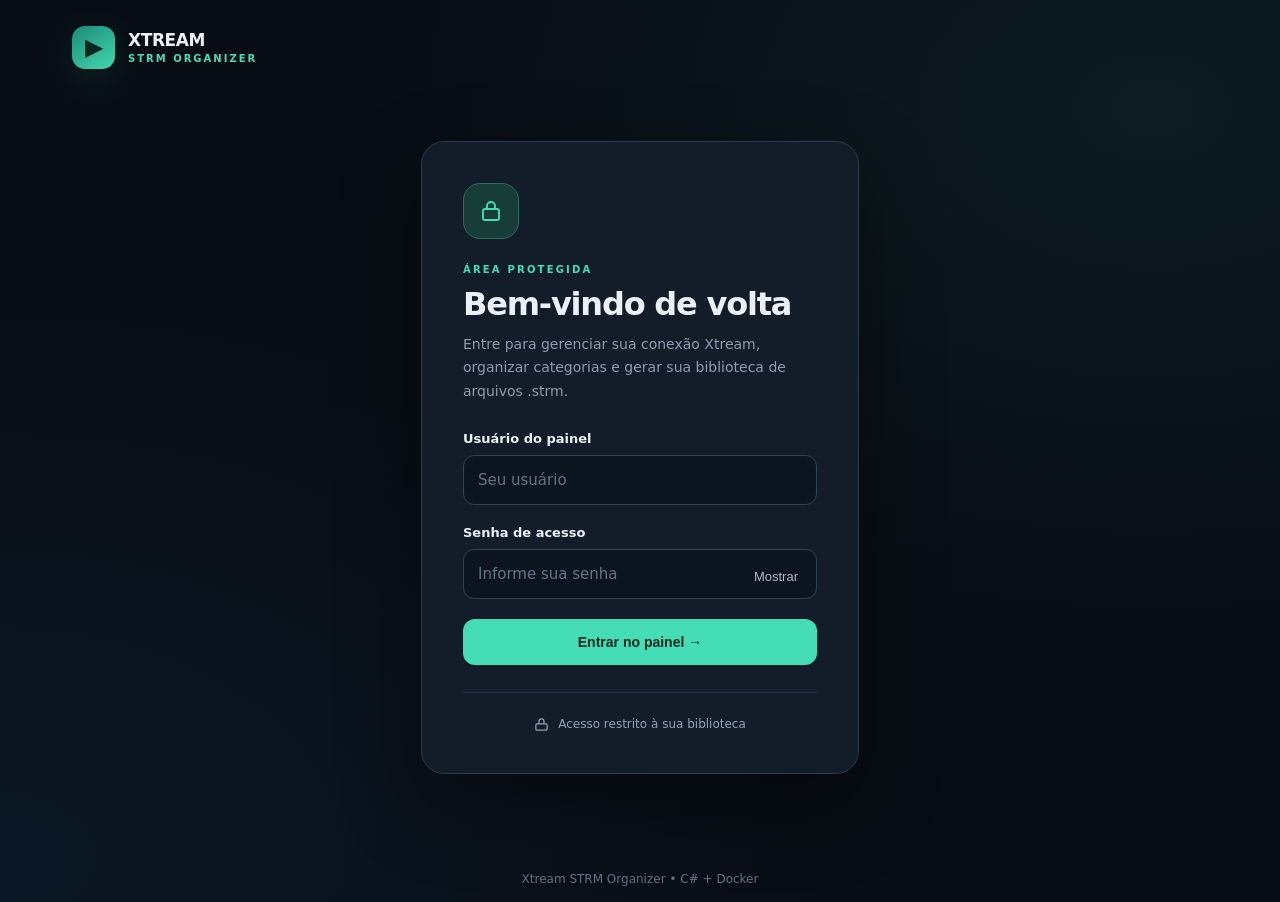
==== wwwroot/login.html @ e0c4cc0c "Add files via upload" ====
<!DOCTYPE html>
<html lang="pt-BR">
<head>
  <meta charset="utf-8" />
  <meta name="viewport" content="width=device-width,initial-scale=1" />
  <meta name="theme-color" content="#0a111b" />
  <title>Entrar • Xtream STRM Organizer</title>
  <style>
    :root{color-scheme:dark;--bg:#080d15;--ink:#eaf0f6;--secondary:#8f9bb0;--border:#253344;--mint:#45ddb5}
    *{box-sizing:border-box}body{margin:0;min-height:100vh;font-family:Inter,system-ui,-apple-system,"Segoe UI",sans-serif;background:radial-gradient(ellipse at 90% 12%,#173b3a55,transparent 45%),radial-gradient(ellipse at 0% 95%,#17355244,transparent 45%),var(--bg);color:var(--ink)}
    .header{height:94px;display:flex;align-items:center;padding:0 clamp(24px,6vw,72px);gap:13px}.mark{height:43px;width:43px;display:grid;place-items:center;background:linear-gradient(145deg,#1d8a78,#42d8af);border-radius:13px;color:#05291f;box-shadow:0 10px 40px #30cf9a24;font-weight:950;font-size:22px}.brand{font-size:17px;font-weight:800;letter-spacing:-.4px}.brand small{display:block;font-size:10px;font-weight:750;letter-spacing:2px;color:var(--mint);margin-top:3px}
    main{min-height:calc(100vh - 138px);display:grid;place-items:center;padding:25px 20px 60px}.card{width:min(100%,438px);background:#131d2a;border:1px solid #2d3b4b;border-radius:23px;padding:clamp(26px,5vw,41px);box-shadow:0 30px 80px #0006}.lock{display:grid;place-items:center;width:56px;height:56px;border:1px solid #2b6b60;border-radius:17px;background:#183d38;color:var(--mint);margin-bottom:25px}.eyebrow{text-transform:uppercase;letter-spacing:2.2px;font-size:10px;font-weight:800;color:var(--mint)}h1{font-size:clamp(26px,5vw,32px);margin:10px 0;letter-spacing:-1.2px}p{font-size:14px;line-height:1.65;color:var(--secondary);margin:0 0 28px}label{font-size:13px;display:block;font-weight:650;margin-bottom:9px}.field{position:relative;margin-bottom:20px}input{width:100%;height:50px;background:#0c1420;color:var(--ink);border:1px solid #324255;border-radius:11px;padding:0 14px;font:15px system-ui;outline:none}input:focus{border-color:var(--mint);box-shadow:0 0 0 3px #45ddb51b}input::placeholder{color:#657489}.pass{padding-right:55px}.eye{position:absolute;right:9px;top:34px;color:#acb9c9;border:0;background:transparent;font-size:13px;cursor:pointer;padding:10px}.btn{width:100%;background:var(--mint);color:#05291e;border:0;border-radius:12px;padding:15px;font-size:14px;font-weight:850;cursor:pointer;transition:filter .2s}.btn:hover{filter:brightness(1.08)}.btn:disabled{opacity:.6;cursor:wait}.error{border:1px solid #853d4b;background:#43232a;color:#ffbec5;padding:12px;border-radius:10px;font-size:13px;margin:0 0 16px;display:none}.safe{display:flex;gap:9px;align-items:center;justify-content:center;border-top:1px solid var(--border);padding-top:24px;margin-top:27px;color:#90a4b1;font-size:12px}.footer{text-align:center;color:#647185;font-size:12px;padding:16px}
  </style>
</head>
<body>
  <header class="header"><span class="mark">▶</span><span class="brand">XTREAM <small>STRM ORGANIZER</small></span></header>
  <main>
    <section class="card" aria-labelledby="heading">
      <div class="lock" aria-hidden="true"><svg width="24" height="24" viewBox="0 0 24 24" fill="none" stroke="currentColor" stroke-width="1.9" stroke-linecap="round" stroke-linejoin="round"><rect x="4" y="10" width="16" height="11" rx="2"/><path d="M8 10V7a4 4 0 0 1 8 0v3"/></svg></div>
      <div class="eyebrow">Área protegida</div><h1 id="heading">Bem-vindo de volta</h1><p>Entre para gerenciar sua conexão Xtream, organizar categorias e gerar sua biblioteca de arquivos .strm.</p>
      <div id="error" role="alert" class="error"></div>
      <form id="loginForm">
        <div class="field"><label for="username">Usuário do painel</label><input id="username" type="text" placeholder="Seu usuário" required autocomplete="username" spellcheck="false" /></div>
        <div class="field"><label for="password">Senha de acesso</label><input class="pass" id="password" type="password" required autocomplete="current-password" placeholder="Informe sua senha" /><button type="button" id="toggle" class="eye" aria-label="Mostrar senha">Mostrar</button></div>
        <button id="submit" class="btn" type="submit">Entrar no painel →</button>
      </form>
      <div class="safe"><svg width="15" height="15" viewBox="0 0 24 24" fill="none" stroke="currentColor" stroke-width="2"><rect x="3" y="11" width="18" height="10" rx="2"/><path d="M8 11V7a4 4 0 0 1 8 0v4"/></svg>Acesso restrito à sua biblioteca</div>
    </section>
  </main><div class="footer">Xtream STRM Organizer • C# + Docker</div>
<script>
fetch('/api/auth/setup-status').then(r=>r.json()).then(x=>{if(!x.initialized)location.replace('/setup');}).catch(()=>{});
const input=document.getElementById('password'),error=document.getElementById('error'),button=document.getElementById('submit');
document.getElementById('toggle').addEventListener('click',()=>{const open=input.type==='password';input.type=open?'text':'password';document.getElementById('toggle').textContent=open?'Ocultar':'Mostrar';});
document.getElementById('loginForm').addEventListener('submit',async e=>{
 e.preventDefault();error.style.display='none';button.disabled=true;button.textContent='Validando acesso…';
 try{
  const r=await fetch('/api/auth/login',{method:'POST',credentials:'same-origin',headers:{'Content-Type':'application/json'},body:JSON.stringify({username:document.getElementById('username').value,password:input.value})});
  const data=await r.json().catch(()=>({}));
  if(!r.ok)throw new Error(r.status===429?'Muitas tentativas. Aguarde alguns minutos.':data.error||'Não foi possível autenticar.');
  window.location.replace('/');
 }catch(ex){error.textContent=ex.message;error.style.display='block';button.disabled=false;button.textContent='Entrar no painel →';}
});
</script>
</body>
</html>
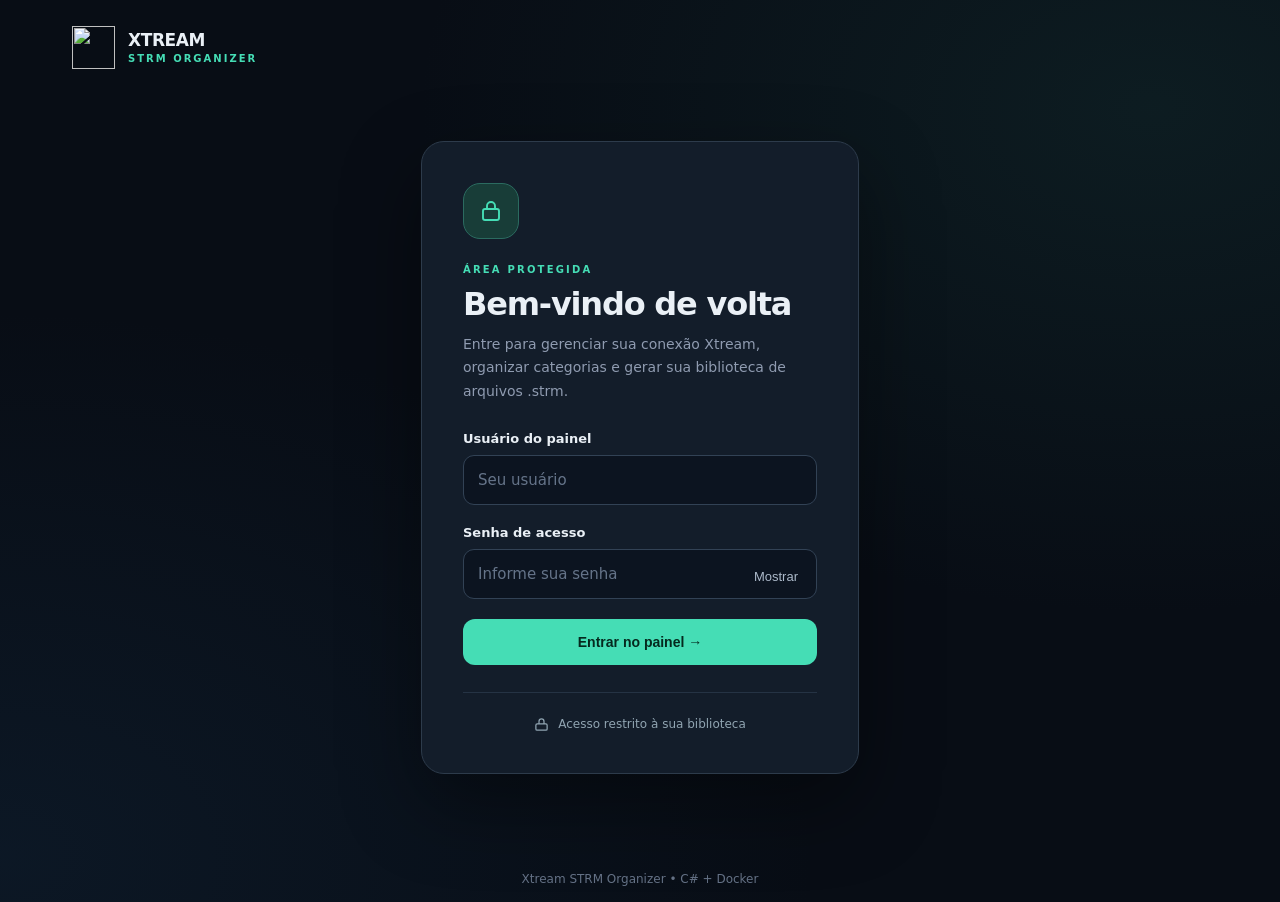
==== commit 0a45ae10: "Add files via upload" ====
--- a/wwwroot/login.html
+++ b/wwwroot/login.html
@@ -4,7 +4,8 @@
   <meta charset="utf-8" />
   <meta name="viewport" content="width=device-width,initial-scale=1" />
   <meta name="theme-color" content="#0a111b" />
-  <title>Entrar • Xtream STRM Organizer</title>
+  <link rel="icon" type="image/png" sizes="128x128" href="/icon.png?v=1.7.4" />
+<title>Entrar • Xtream STRM Organizer</title>
   <style>
     :root{color-scheme:dark;--bg:#080d15;--ink:#eaf0f6;--secondary:#8f9bb0;--border:#253344;--mint:#45ddb5}
     *{box-sizing:border-box}body{margin:0;min-height:100vh;font-family:Inter,system-ui,-apple-system,"Segoe UI",sans-serif;background:radial-gradient(ellipse at 90% 12%,#173b3a55,transparent 45%),radial-gradient(ellipse at 0% 95%,#17355244,transparent 45%),var(--bg);color:var(--ink)}
@@ -13,7 +14,7 @@
   </style>
 </head>
 <body>
-  <header class="header"><span class="mark">▶</span><span class="brand">XTREAM <small>STRM ORGANIZER</small></span></header>
+  <header class="header"><span class="mark" style="background:transparent;box-shadow:none"><img src="/icon.png?v=1.7.4" alt="" width="43" height="43" /></span><span class="brand">XTREAM <small>STRM ORGANIZER</small></span></header>
   <main>
     <section class="card" aria-labelledby="heading">
       <div class="lock" aria-hidden="true"><svg width="24" height="24" viewBox="0 0 24 24" fill="none" stroke="currentColor" stroke-width="1.9" stroke-linecap="round" stroke-linejoin="round"><rect x="4" y="10" width="16" height="11" rx="2"/><path d="M8 10V7a4 4 0 0 1 8 0v3"/></svg></div>
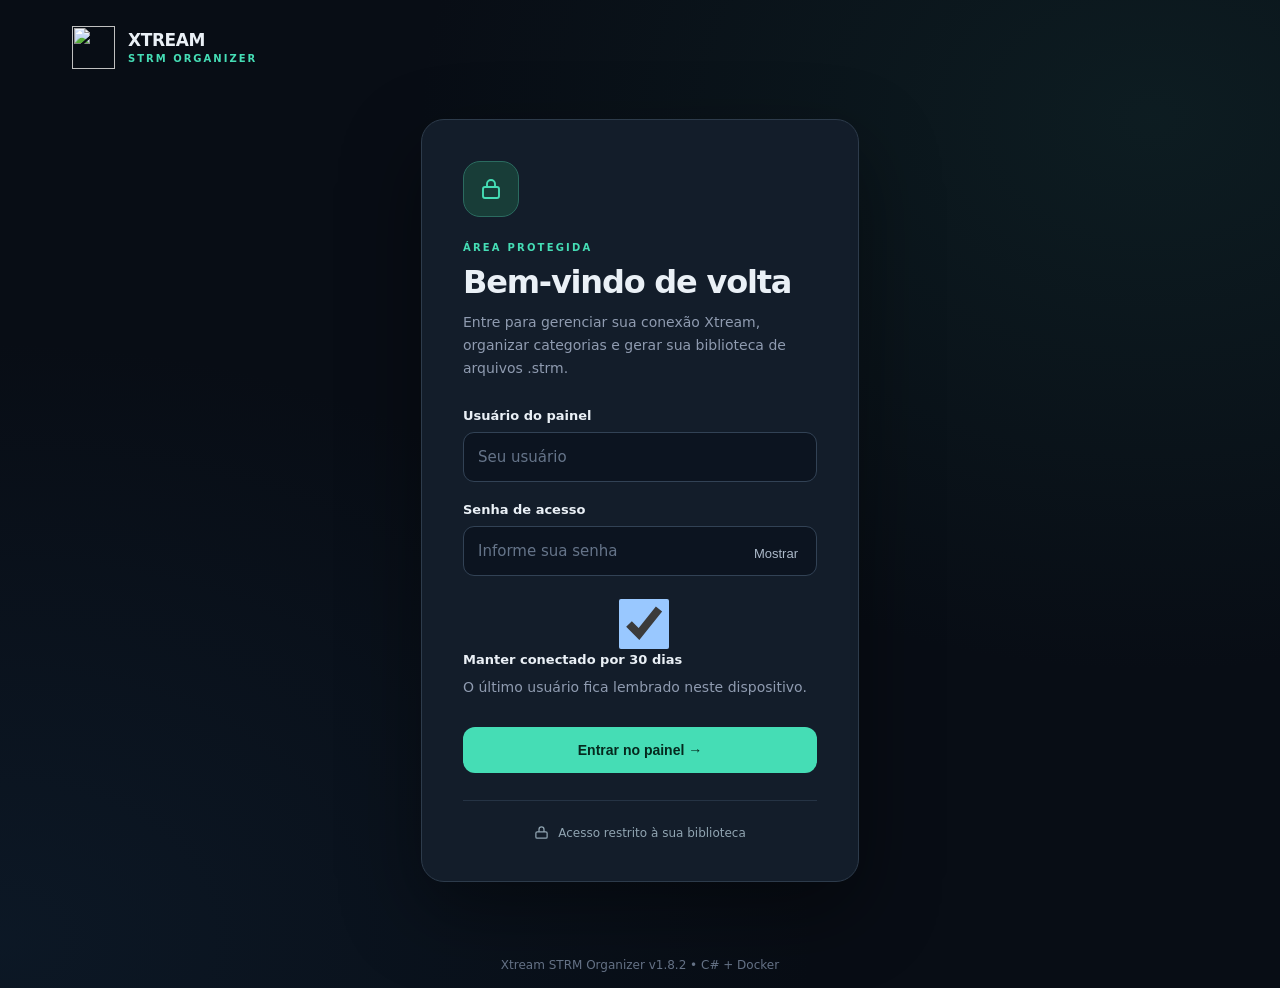
==== commit 1134f0a2: "Add files via upload" ====
--- a/wwwroot/login.html
+++ b/wwwroot/login.html
@@ -4,7 +4,7 @@
   <meta charset="utf-8" />
   <meta name="viewport" content="width=device-width,initial-scale=1" />
   <meta name="theme-color" content="#0a111b" />
-  <link rel="icon" type="image/png" sizes="128x128" href="/icon.png?v=1.7.4" />
+  <link rel="icon" type="image/png" sizes="128x128" href="/icon.png?v=1.8.2" />
 <title>Entrar • Xtream STRM Organizer</title>
   <style>
     :root{color-scheme:dark;--bg:#080d15;--ink:#eaf0f6;--secondary:#8f9bb0;--border:#253344;--mint:#45ddb5}
@@ -12,32 +12,49 @@
     .header{height:94px;display:flex;align-items:center;padding:0 clamp(24px,6vw,72px);gap:13px}.mark{height:43px;width:43px;display:grid;place-items:center;background:linear-gradient(145deg,#1d8a78,#42d8af);border-radius:13px;color:#05291f;box-shadow:0 10px 40px #30cf9a24;font-weight:950;font-size:22px}.brand{font-size:17px;font-weight:800;letter-spacing:-.4px}.brand small{display:block;font-size:10px;font-weight:750;letter-spacing:2px;color:var(--mint);margin-top:3px}
     main{min-height:calc(100vh - 138px);display:grid;place-items:center;padding:25px 20px 60px}.card{width:min(100%,438px);background:#131d2a;border:1px solid #2d3b4b;border-radius:23px;padding:clamp(26px,5vw,41px);box-shadow:0 30px 80px #0006}.lock{display:grid;place-items:center;width:56px;height:56px;border:1px solid #2b6b60;border-radius:17px;background:#183d38;color:var(--mint);margin-bottom:25px}.eyebrow{text-transform:uppercase;letter-spacing:2.2px;font-size:10px;font-weight:800;color:var(--mint)}h1{font-size:clamp(26px,5vw,32px);margin:10px 0;letter-spacing:-1.2px}p{font-size:14px;line-height:1.65;color:var(--secondary);margin:0 0 28px}label{font-size:13px;display:block;font-weight:650;margin-bottom:9px}.field{position:relative;margin-bottom:20px}input{width:100%;height:50px;background:#0c1420;color:var(--ink);border:1px solid #324255;border-radius:11px;padding:0 14px;font:15px system-ui;outline:none}input:focus{border-color:var(--mint);box-shadow:0 0 0 3px #45ddb51b}input::placeholder{color:#657489}.pass{padding-right:55px}.eye{position:absolute;right:9px;top:34px;color:#acb9c9;border:0;background:transparent;font-size:13px;cursor:pointer;padding:10px}.btn{width:100%;background:var(--mint);color:#05291e;border:0;border-radius:12px;padding:15px;font-size:14px;font-weight:850;cursor:pointer;transition:filter .2s}.btn:hover{filter:brightness(1.08)}.btn:disabled{opacity:.6;cursor:wait}.error{border:1px solid #853d4b;background:#43232a;color:#ffbec5;padding:12px;border-radius:10px;font-size:13px;margin:0 0 16px;display:none}.safe{display:flex;gap:9px;align-items:center;justify-content:center;border-top:1px solid var(--border);padding-top:24px;margin-top:27px;color:#90a4b1;font-size:12px}.footer{text-align:center;color:#647185;font-size:12px;padding:16px}
   </style>
+<link rel="stylesheet" href="/responsive.css?v=1.8.2" />
 </head>
 <body>
-  <header class="header"><span class="mark" style="background:transparent;box-shadow:none"><img src="/icon.png?v=1.7.4" alt="" width="43" height="43" /></span><span class="brand">XTREAM <small>STRM ORGANIZER</small></span></header>
+  <header class="header"><span class="mark" style="background:transparent;box-shadow:none"><img src="/icon.png?v=1.8.2" alt="" width="43" height="43" /></span><span class="brand">XTREAM <small>STRM ORGANIZER</small></span></header>
   <main>
     <section class="card" aria-labelledby="heading">
       <div class="lock" aria-hidden="true"><svg width="24" height="24" viewBox="0 0 24 24" fill="none" stroke="currentColor" stroke-width="1.9" stroke-linecap="round" stroke-linejoin="round"><rect x="4" y="10" width="16" height="11" rx="2"/><path d="M8 10V7a4 4 0 0 1 8 0v3"/></svg></div>
       <div class="eyebrow">Área protegida</div><h1 id="heading">Bem-vindo de volta</h1><p>Entre para gerenciar sua conexão Xtream, organizar categorias e gerar sua biblioteca de arquivos .strm.</p>
       <div id="error" role="alert" class="error"></div>
       <form id="loginForm">
-        <div class="field"><label for="username">Usuário do painel</label><input id="username" type="text" placeholder="Seu usuário" required autocomplete="username" spellcheck="false" /></div>
+        <div class="field"><label for="username">Usuário do painel</label><input id="username" type="text" autocapitalize="none" autocorrect="off" placeholder="Seu usuário" required autocomplete="username" spellcheck="false" /></div>
         <div class="field"><label for="password">Senha de acesso</label><input class="pass" id="password" type="password" required autocomplete="current-password" placeholder="Informe sua senha" /><button type="button" id="toggle" class="eye" aria-label="Mostrar senha">Mostrar</button></div>
+        <label class="remember"><input id="rememberMe" type="checkbox" checked /> Manter conectado por 30 dias</label>
+        <p class="login-hint">O último usuário fica lembrado neste dispositivo.</p>
         <button id="submit" class="btn" type="submit">Entrar no painel →</button>
       </form>
       <div class="safe"><svg width="15" height="15" viewBox="0 0 24 24" fill="none" stroke="currentColor" stroke-width="2"><rect x="3" y="11" width="18" height="10" rx="2"/><path d="M8 11V7a4 4 0 0 1 8 0v4"/></svg>Acesso restrito à sua biblioteca</div>
     </section>
-  </main><div class="footer">Xtream STRM Organizer • C# + Docker</div>
+  </main><div class="footer">Xtream STRM Organizer v1.8.2 • C# + Docker</div>
 <script>
-fetch('/api/auth/setup-status').then(r=>r.json()).then(x=>{if(!x.initialized)location.replace('/setup');}).catch(()=>{});
+fetch('/api/auth/setup-status').then(r=>r.json()).then(async x=>{
+ if(!x.initialized){location.replace('/setup');return;}
+ const session=await fetch('/api/auth/me',{credentials:'same-origin'});
+ if(session.ok)location.replace('/');
+}).catch(()=>{});
+const rememberedUsername=document.getElementById('username'),rememberMe=document.getElementById('rememberMe');
+try {
+ rememberedUsername.value=localStorage.getItem('xtream.lastUsername')||'';
+ rememberMe.checked=localStorage.getItem('xtream.rememberMe')!=='false';
+} catch {}
+
 const input=document.getElementById('password'),error=document.getElementById('error'),button=document.getElementById('submit');
 document.getElementById('toggle').addEventListener('click',()=>{const open=input.type==='password';input.type=open?'text':'password';document.getElementById('toggle').textContent=open?'Ocultar':'Mostrar';});
 document.getElementById('loginForm').addEventListener('submit',async e=>{
  e.preventDefault();error.style.display='none';button.disabled=true;button.textContent='Validando acesso…';
  try{
-  const r=await fetch('/api/auth/login',{method:'POST',credentials:'same-origin',headers:{'Content-Type':'application/json'},body:JSON.stringify({username:document.getElementById('username').value,password:input.value})});
+  const r=await fetch('/api/auth/login',{method:'POST',credentials:'same-origin',headers:{'Content-Type':'application/json'},body:JSON.stringify({username:document.getElementById('username').value,password:input.value,rememberMe:rememberMe.checked})});
   const data=await r.json().catch(()=>({}));
   if(!r.ok)throw new Error(r.status===429?'Muitas tentativas. Aguarde alguns minutos.':data.error||'Não foi possível autenticar.');
+  try {
+   localStorage.setItem('xtream.lastUsername',rememberedUsername.value);
+   localStorage.setItem('xtream.rememberMe',String(rememberMe.checked));
+  } catch {}
   window.location.replace('/');
  }catch(ex){error.textContent=ex.message;error.style.display='block';button.disabled=false;button.textContent='Entrar no painel →';}
 });
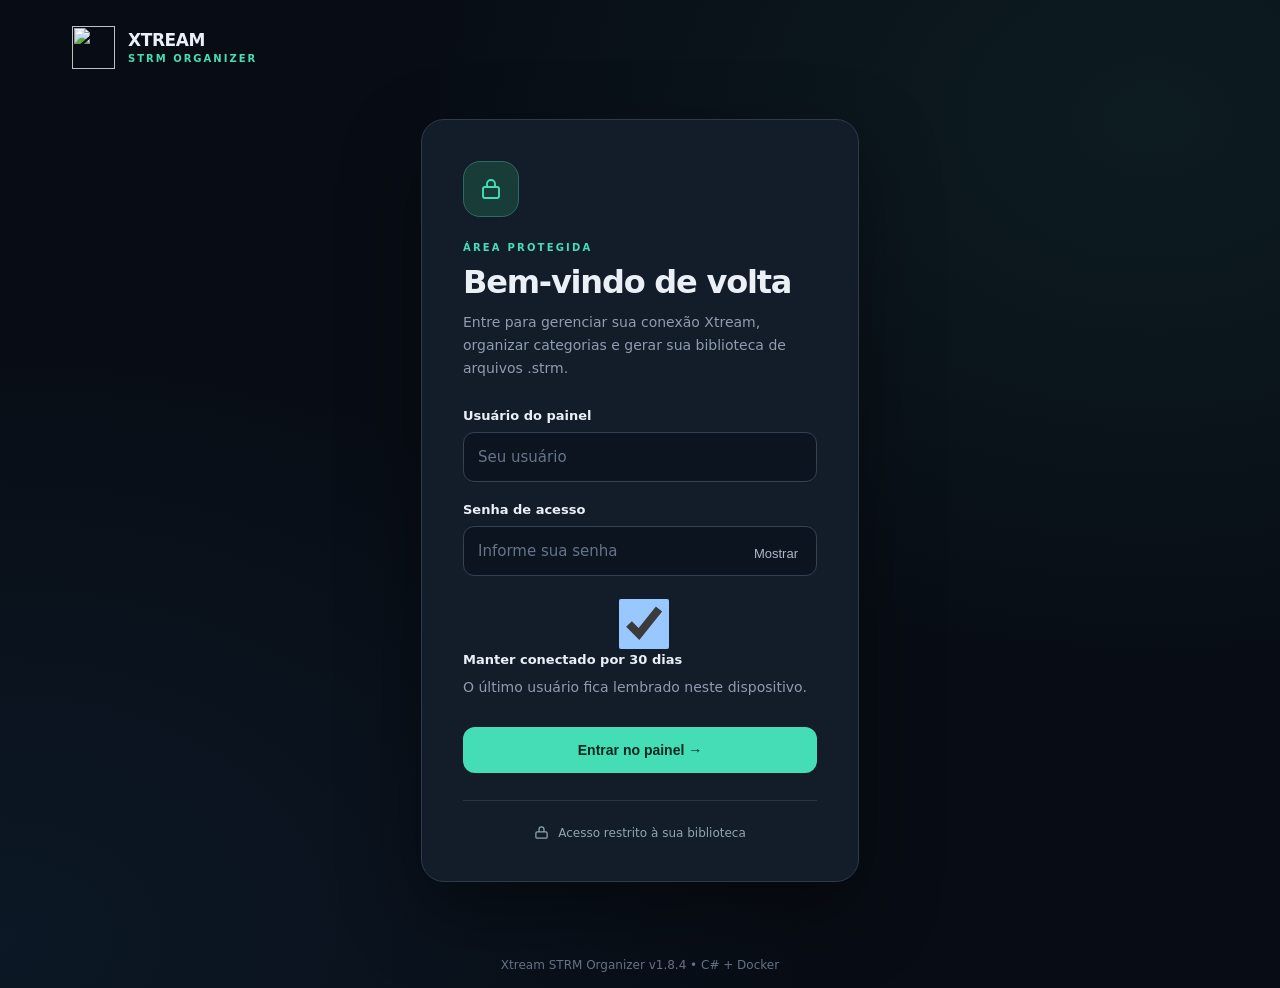
==== commit 93d7ea8f: "Add files via upload" ====
--- a/wwwroot/login.html
+++ b/wwwroot/login.html
@@ -4,7 +4,7 @@
   <meta charset="utf-8" />
   <meta name="viewport" content="width=device-width,initial-scale=1" />
   <meta name="theme-color" content="#0a111b" />
-  <link rel="icon" type="image/png" sizes="128x128" href="/icon.png?v=1.8.2" />
+  <link rel="icon" type="image/png" sizes="128x128" href="/icon.png?v=1.8.4" />
 <title>Entrar • Xtream STRM Organizer</title>
   <style>
     :root{color-scheme:dark;--bg:#080d15;--ink:#eaf0f6;--secondary:#8f9bb0;--border:#253344;--mint:#45ddb5}
@@ -12,10 +12,10 @@
     .header{height:94px;display:flex;align-items:center;padding:0 clamp(24px,6vw,72px);gap:13px}.mark{height:43px;width:43px;display:grid;place-items:center;background:linear-gradient(145deg,#1d8a78,#42d8af);border-radius:13px;color:#05291f;box-shadow:0 10px 40px #30cf9a24;font-weight:950;font-size:22px}.brand{font-size:17px;font-weight:800;letter-spacing:-.4px}.brand small{display:block;font-size:10px;font-weight:750;letter-spacing:2px;color:var(--mint);margin-top:3px}
     main{min-height:calc(100vh - 138px);display:grid;place-items:center;padding:25px 20px 60px}.card{width:min(100%,438px);background:#131d2a;border:1px solid #2d3b4b;border-radius:23px;padding:clamp(26px,5vw,41px);box-shadow:0 30px 80px #0006}.lock{display:grid;place-items:center;width:56px;height:56px;border:1px solid #2b6b60;border-radius:17px;background:#183d38;color:var(--mint);margin-bottom:25px}.eyebrow{text-transform:uppercase;letter-spacing:2.2px;font-size:10px;font-weight:800;color:var(--mint)}h1{font-size:clamp(26px,5vw,32px);margin:10px 0;letter-spacing:-1.2px}p{font-size:14px;line-height:1.65;color:var(--secondary);margin:0 0 28px}label{font-size:13px;display:block;font-weight:650;margin-bottom:9px}.field{position:relative;margin-bottom:20px}input{width:100%;height:50px;background:#0c1420;color:var(--ink);border:1px solid #324255;border-radius:11px;padding:0 14px;font:15px system-ui;outline:none}input:focus{border-color:var(--mint);box-shadow:0 0 0 3px #45ddb51b}input::placeholder{color:#657489}.pass{padding-right:55px}.eye{position:absolute;right:9px;top:34px;color:#acb9c9;border:0;background:transparent;font-size:13px;cursor:pointer;padding:10px}.btn{width:100%;background:var(--mint);color:#05291e;border:0;border-radius:12px;padding:15px;font-size:14px;font-weight:850;cursor:pointer;transition:filter .2s}.btn:hover{filter:brightness(1.08)}.btn:disabled{opacity:.6;cursor:wait}.error{border:1px solid #853d4b;background:#43232a;color:#ffbec5;padding:12px;border-radius:10px;font-size:13px;margin:0 0 16px;display:none}.safe{display:flex;gap:9px;align-items:center;justify-content:center;border-top:1px solid var(--border);padding-top:24px;margin-top:27px;color:#90a4b1;font-size:12px}.footer{text-align:center;color:#647185;font-size:12px;padding:16px}
   </style>
-<link rel="stylesheet" href="/responsive.css?v=1.8.2" />
+<link rel="stylesheet" href="/responsive.css?v=1.8.4" />
 </head>
 <body>
-  <header class="header"><span class="mark" style="background:transparent;box-shadow:none"><img src="/icon.png?v=1.8.2" alt="" width="43" height="43" /></span><span class="brand">XTREAM <small>STRM ORGANIZER</small></span></header>
+  <header class="header"><span class="mark" style="background:transparent;box-shadow:none"><img src="/icon.png?v=1.8.4" alt="" width="43" height="43" /></span><span class="brand">XTREAM <small>STRM ORGANIZER</small></span></header>
   <main>
     <section class="card" aria-labelledby="heading">
       <div class="lock" aria-hidden="true"><svg width="24" height="24" viewBox="0 0 24 24" fill="none" stroke="currentColor" stroke-width="1.9" stroke-linecap="round" stroke-linejoin="round"><rect x="4" y="10" width="16" height="11" rx="2"/><path d="M8 10V7a4 4 0 0 1 8 0v3"/></svg></div>
@@ -30,7 +30,7 @@
       </form>
       <div class="safe"><svg width="15" height="15" viewBox="0 0 24 24" fill="none" stroke="currentColor" stroke-width="2"><rect x="3" y="11" width="18" height="10" rx="2"/><path d="M8 11V7a4 4 0 0 1 8 0v4"/></svg>Acesso restrito à sua biblioteca</div>
     </section>
-  </main><div class="footer">Xtream STRM Organizer v1.8.2 • C# + Docker</div>
+  </main><div class="footer">Xtream STRM Organizer v1.8.4 • C# + Docker</div>
 <script>
 fetch('/api/auth/setup-status').then(r=>r.json()).then(async x=>{
  if(!x.initialized){location.replace('/setup');return;}
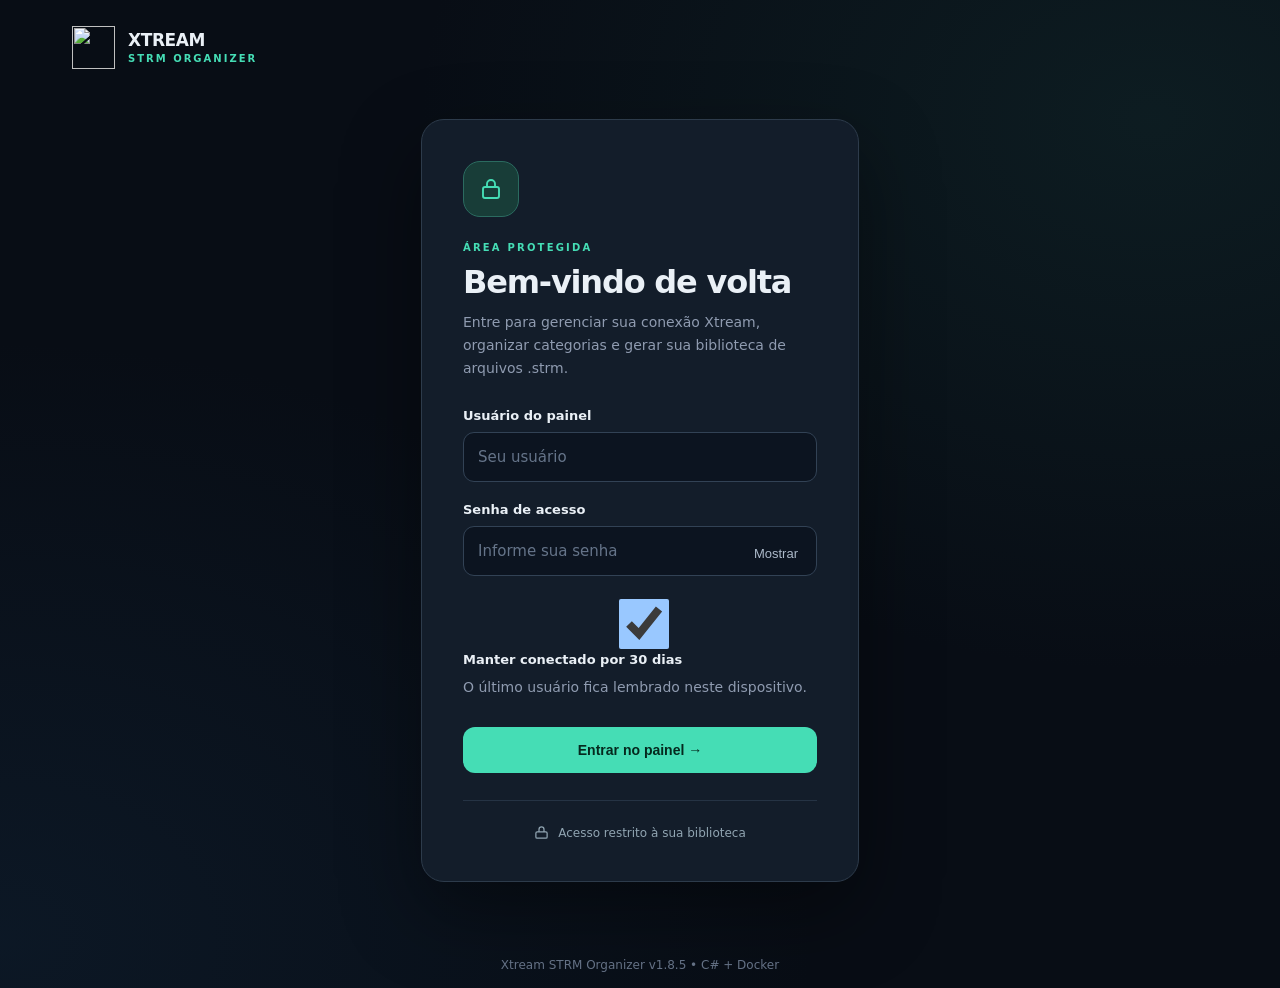
==== commit c560b367: "Add files via upload" ====
--- a/wwwroot/login.html
+++ b/wwwroot/login.html
@@ -4,7 +4,7 @@
   <meta charset="utf-8" />
   <meta name="viewport" content="width=device-width,initial-scale=1" />
   <meta name="theme-color" content="#0a111b" />
-  <link rel="icon" type="image/png" sizes="128x128" href="/icon.png?v=1.8.4" />
+  <link rel="icon" type="image/png" sizes="128x128" href="/icon.png?v=1.8.5" />
 <title>Entrar • Xtream STRM Organizer</title>
   <style>
     :root{color-scheme:dark;--bg:#080d15;--ink:#eaf0f6;--secondary:#8f9bb0;--border:#253344;--mint:#45ddb5}
@@ -12,10 +12,10 @@
     .header{height:94px;display:flex;align-items:center;padding:0 clamp(24px,6vw,72px);gap:13px}.mark{height:43px;width:43px;display:grid;place-items:center;background:linear-gradient(145deg,#1d8a78,#42d8af);border-radius:13px;color:#05291f;box-shadow:0 10px 40px #30cf9a24;font-weight:950;font-size:22px}.brand{font-size:17px;font-weight:800;letter-spacing:-.4px}.brand small{display:block;font-size:10px;font-weight:750;letter-spacing:2px;color:var(--mint);margin-top:3px}
     main{min-height:calc(100vh - 138px);display:grid;place-items:center;padding:25px 20px 60px}.card{width:min(100%,438px);background:#131d2a;border:1px solid #2d3b4b;border-radius:23px;padding:clamp(26px,5vw,41px);box-shadow:0 30px 80px #0006}.lock{display:grid;place-items:center;width:56px;height:56px;border:1px solid #2b6b60;border-radius:17px;background:#183d38;color:var(--mint);margin-bottom:25px}.eyebrow{text-transform:uppercase;letter-spacing:2.2px;font-size:10px;font-weight:800;color:var(--mint)}h1{font-size:clamp(26px,5vw,32px);margin:10px 0;letter-spacing:-1.2px}p{font-size:14px;line-height:1.65;color:var(--secondary);margin:0 0 28px}label{font-size:13px;display:block;font-weight:650;margin-bottom:9px}.field{position:relative;margin-bottom:20px}input{width:100%;height:50px;background:#0c1420;color:var(--ink);border:1px solid #324255;border-radius:11px;padding:0 14px;font:15px system-ui;outline:none}input:focus{border-color:var(--mint);box-shadow:0 0 0 3px #45ddb51b}input::placeholder{color:#657489}.pass{padding-right:55px}.eye{position:absolute;right:9px;top:34px;color:#acb9c9;border:0;background:transparent;font-size:13px;cursor:pointer;padding:10px}.btn{width:100%;background:var(--mint);color:#05291e;border:0;border-radius:12px;padding:15px;font-size:14px;font-weight:850;cursor:pointer;transition:filter .2s}.btn:hover{filter:brightness(1.08)}.btn:disabled{opacity:.6;cursor:wait}.error{border:1px solid #853d4b;background:#43232a;color:#ffbec5;padding:12px;border-radius:10px;font-size:13px;margin:0 0 16px;display:none}.safe{display:flex;gap:9px;align-items:center;justify-content:center;border-top:1px solid var(--border);padding-top:24px;margin-top:27px;color:#90a4b1;font-size:12px}.footer{text-align:center;color:#647185;font-size:12px;padding:16px}
   </style>
-<link rel="stylesheet" href="/responsive.css?v=1.8.4" />
+<link rel="stylesheet" href="/responsive.css?v=1.8.5" />
 </head>
 <body>
-  <header class="header"><span class="mark" style="background:transparent;box-shadow:none"><img src="/icon.png?v=1.8.4" alt="" width="43" height="43" /></span><span class="brand">XTREAM <small>STRM ORGANIZER</small></span></header>
+  <header class="header"><span class="mark" style="background:transparent;box-shadow:none"><img src="/icon.png?v=1.8.5" alt="" width="43" height="43" /></span><span class="brand">XTREAM <small>STRM ORGANIZER</small></span></header>
   <main>
     <section class="card" aria-labelledby="heading">
       <div class="lock" aria-hidden="true"><svg width="24" height="24" viewBox="0 0 24 24" fill="none" stroke="currentColor" stroke-width="1.9" stroke-linecap="round" stroke-linejoin="round"><rect x="4" y="10" width="16" height="11" rx="2"/><path d="M8 10V7a4 4 0 0 1 8 0v3"/></svg></div>
@@ -30,7 +30,7 @@
       </form>
       <div class="safe"><svg width="15" height="15" viewBox="0 0 24 24" fill="none" stroke="currentColor" stroke-width="2"><rect x="3" y="11" width="18" height="10" rx="2"/><path d="M8 11V7a4 4 0 0 1 8 0v4"/></svg>Acesso restrito à sua biblioteca</div>
     </section>
-  </main><div class="footer">Xtream STRM Organizer v1.8.4 • C# + Docker</div>
+  </main><div class="footer">Xtream STRM Organizer v1.8.5 • C# + Docker</div>
 <script>
 fetch('/api/auth/setup-status').then(r=>r.json()).then(async x=>{
  if(!x.initialized){location.replace('/setup');return;}
